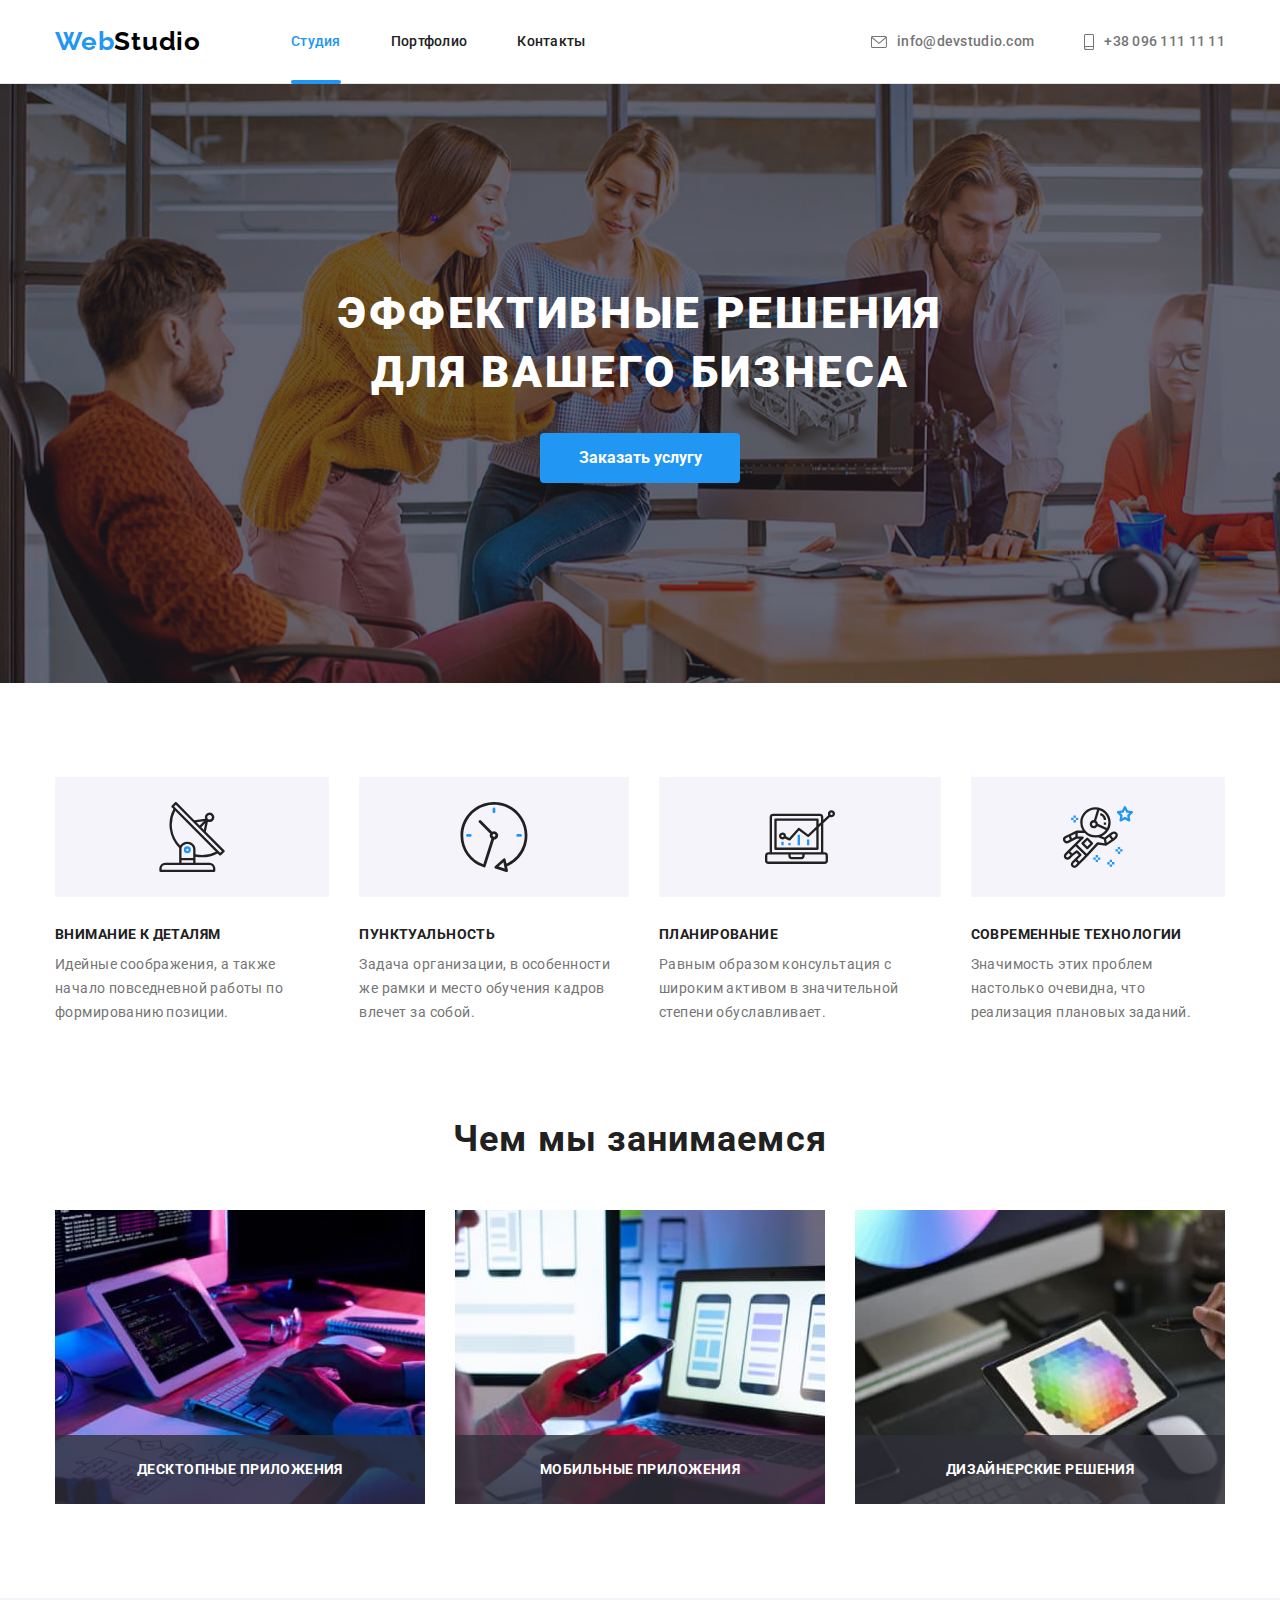
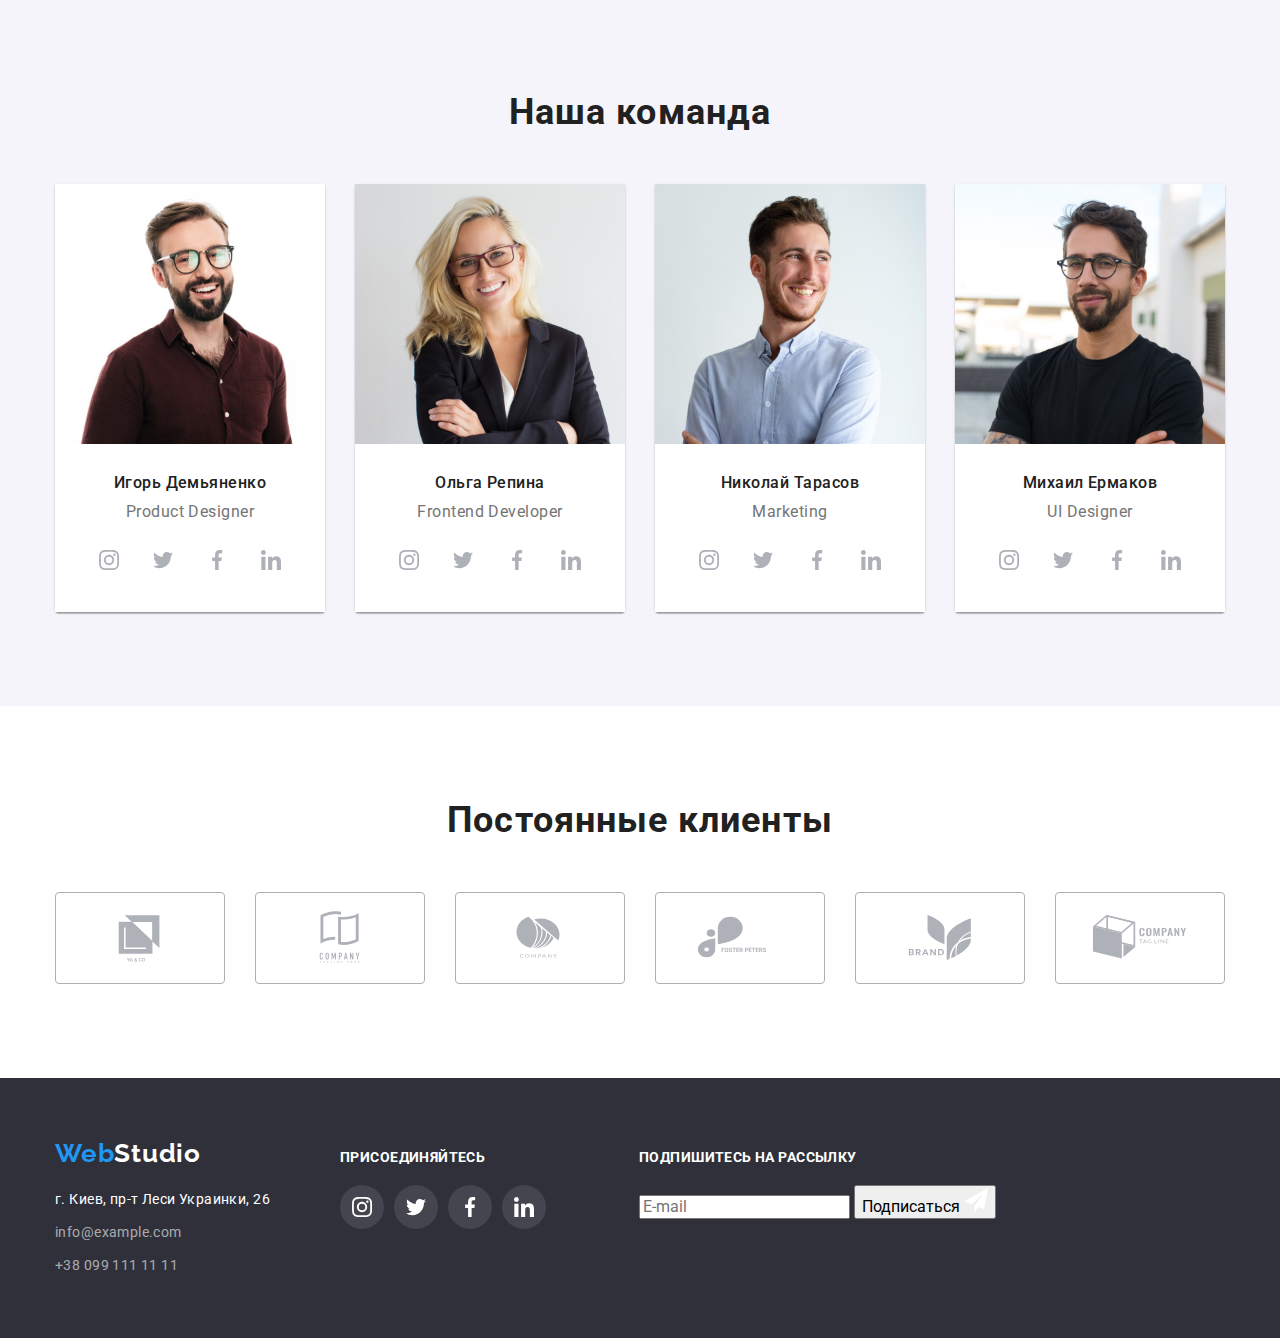
==== index.html @ 6725b404 "footer form" ====
<!DOCTYPE html>
<html lang="ru">

<head>
    <meta charset="UTF-8">
    <meta http-equiv="X-UA-Compatible" content="IE=edge">
    <meta name="viewport" content="width=device-width, initial-scale=1.0">
    <link rel="preconnect" href="https://fonts.googleapis.com">
    <link rel="preconnect" href="https://fonts.gstatic.com" crossorigin>
    <link
        href="https://fonts.googleapis.com/css2?family=Raleway:wght@700&family=Roboto:wght@400;500;700;900&display=swap"
        rel="stylesheet">
    <link rel="stylesheet"
        href="https://cdnjs.cloudflare.com/ajax/libs/modern-normalize/1.0.0/modern-normalize.min.css" />
    <link rel="stylesheet" href="./css/styles.css">
    <title>Студия</title>
</head>

<body>
    <!-- для лого и навигационных элементов -->
    <header class="menu">
        <div class="container header-container">
            <nav class="navigation">
                <a class="logo link" href="index.html" lang="en"><span class="logo-link logo-link-first">Web</span><span
                        class="logo-link logo-link-header">Studio</span> </a>
                <ul class="menu-item list">
                    <li class="menu-item-point">
                        <a class="menu-item-nav  menu-item-current link" href="index.html">Студия</a>
                    </li>
                    <li class="menu-item-point">
                        <a class="menu-item-nav link" href="portfolio.html">Портфолио</a>
                    </li>
                    <li class="menu-item-point">
                        <a class="menu-item-nav link" href="">Контакты</a>
                    </li>
                </ul>
            </nav>
            <ul class="menu-item-contacts list">
                <li class="menu-item-point">
                    <a class="menu-item-contact link" href="mailto:info@devstudio.com">
                        <svg class="icon-header" width="16px" height="12px">
                            <use href="./images/icons/sprite.svg#mail"></use>
                        </svg>info@devstudio.com</a>
                </li>

                <li class="menu-item-point">
                    <a class="menu-item-contact link" href="tel:+380961111111">
                        <svg class="icon-header" width="10px" height="16px">
                            <use href="./images/icons/sprite.svg#smartphone"></use>
                        </svg>+38 096 111 11 11</a>
                </li>
            </ul>
        </div>
    </header>

    <!-- main - для уникальной информации -->
    <main>
        <!-- HERO section-->
        <section class="hero section">
            <div class="container">
                <h1 class="hero-header">Эффективные решения для вашего бизнеса</h1>
                <button class="btn hero" type="button" data-modal-open>Заказать услугу</button>
            </div>
        </section>

        <!-- our values section-->
        <section class="values section">
            <div class="container">
                <ul class="values-list list">
                    <li class="values-margin">
                        <div class="values-blocks">
                            <svg class="values-blocks-icon">
                                <use href="./images/icons/sprite.svg#antenna"></use>
                            </svg>
                        </div>
                        <h3 class="values-header">Внимание к деталям</h3>
                        <p class="values-text">Идейные соображения, а также начало повседневной работы по формированию
                            позиции.</p>
                    </li>
                    <li class="values-margin">
                        <div class="values-blocks">
                            <svg class="values-blocks-icon">
                                <use href="./images/icons/sprite.svg#clock"></use>
                            </svg>
                        </div>
                        <h3 class="values-header">Пунктуальность</h3>
                        <p class="values-text">Задача организации, в особенности же рамки и место обучения кадров влечет
                            за собой.</p>
                    </li>
                    <li class="values-margin">
                        <div class="values-blocks">
                            <svg class="values-blocks-icon">
                                <use href="./images/icons/sprite.svg#diagram"></use>
                            </svg>
                        </div>
                        <h3 class="values-header">Планирование</h3>
                        <p class="values-text">Равным образом консультация с широким активом в значительной степени
                            обуславливает.</p>
                    </li>
                    <li class="values-margin">
                        <div class="values-blocks">
                            <svg class="values-blocks-icon">
                                <use href="./images/icons/sprite.svg#astronaut"></use>
                            </svg>
                        </div>
                        <h3 class="values-header">Современные технологии</h3>
                        <p class="values-text">Значимость этих проблем настолько очевидна, что реализация плановых
                            заданий.</p>
                    </li>
                </ul>
            </div>
        </section>

        <!-- What do we do section -->
        <section class="our-specialty section">
            <div class="container">
                <h2 class="section-title">Чем мы занимаемся</h2>
                <ul class="our-specialt-list list">
                    <li class="our-specialty-card">
                    <div class="our-specialty-block">
                    <img src="./images/what-are-we-do/img1.jpg" alt="Мужчина пишет код" width="370" height="294">
                    <h3 class="our-specialty-header">Десктопные приложения</h3>                    
                </div>
                    </li>
                    <li class="our-specialty-card">
                        <div class="our-specialty-block"><img src="./images/what-are-we-do/img3.jpg" alt="Девушка держит в руках телефон" width="370"
                            height="294">
                            <h3 class="our-specialty-header">Мобильные приложения</h3></div>
                    </li>
                    <li class="our-specialty-card">
                    <div class="our-specialty-block"> <img src="./images/what-are-we-do/img2.jpg"
                            alt="Грфический планшет с изображением палитры цветов" width="370" height="294">
                            <h3 class="our-specialty-header">Дизайнерские решения</h3></div>
                    </li>
                </ul>
            </div>
        </section>

        <!-- Our team section -->
        <section class="our-team section">
            <div class="container">
                <h2 class="section-title">Наша команда</h2>
                <ul class="employee list">
                    <li class="employees-card">
                        <img src="./images/team/product.jpg" alt="Фото Product Designer-а WebStudio" width="270"
                            height="260">
                        <div class="employees-border">
                            <h3 class="our-team-names">Игорь Демьяненко</h3>
                            <p class="our-team-position">Product Designer</p>
                            <ul class="our-team-item list">
                                <li class="our-team-item-list">
                                    <a class="our-team-social-link" href=""><svg class="our-team-item-logo" width="20px"
                                            height="20px">
                                            <use href="./images/icons/sprite.svg#instagram"></use>
                                        </svg></a>
                                </li>
                                <li class="our-team-item-list">
                                    <a class="our-team-social-link" href=""><svg class="our-team-item-logo" width="20px"
                                            height="20px">
                                            <use href="./images/icons/sprite.svg#twitter"></use>
                                        </svg></a>
                                </li>
                                <li class="our-team-item-list">
                                    <a class="our-team-social-link" href=""><svg class="our-team-item-logo" width="20px"
                                            height="20px">
                                            <use href="./images/icons/sprite.svg#facebook"></use>
                                        </svg></a>
                                </li>
                                <li class="our-team-item-list">
                                    <a class="our-team-social-link" href=""><svg class="our-team-item-logo" width="20px"
                                            height="20px">
                                            <use href="./images/icons/sprite.svg#linkedin"></use>
                                        </svg></a>
                                </li>
                            </ul>
                        </div>
                    </li>
                    <li class="employees-card">
                        <img src="./images/team/frontend.jpg" alt="Фото Frontend Developer-а WebStudio" width="270"
                            height="260">
                        <div class="employees-border">
                            <h3 class="our-team-names">Ольга Репина</h3>
                            <p class="our-team-position">Frontend Developer</p>
                            <ul class="our-team-item list">
                                <li class="our-team-item-list">
                                    <a class="our-team-social-link" href=""><svg class="our-team-item-logo" width="20px"
                                            height="20px">
                                            <use href="./images/icons/sprite.svg#instagram"></use>
                                        </svg></a>
                                </li>
                                <li class="our-team-item-list">
                                    <a class="our-team-social-link" href=""><svg class="our-team-item-logo" width="20px"
                                            height="20px">
                                            <use href="./images/icons/sprite.svg#twitter"></use>
                                        </svg></a>
                                </li>
                                <li class="our-team-item-list">
                                    <a class="our-team-social-link" href=""><svg class="our-team-item-logo" width="20px"
                                            height="20px">
                                            <use href="./images/icons/sprite.svg#facebook"></use>
                                        </svg></a>
                                </li>
                                <li class="our-team-item-list">
                                    <a class="our-team-social-link" href=""><svg class="our-team-item-logo" width="20px"
                                            height="20px">
                                            <use href="./images/icons/sprite.svg#linkedin"></use>
                                        </svg></a>
                                </li>
                            </ul>
                        </div>
                    </li>
                    <li class="employees-card">
                        <img src="./images/team/marketing.jpg" alt="Фото Маркетолога WebStudio" width="270"
                            height="260">
                        <div class="employees-border">
                            <h3 class="our-team-names">Николай Тарасов</h3>
                            <p class="our-team-position">Marketing</p>
                            <ul class="our-team-item list">
                                <li class="our-team-item-list">
                                    <a class="our-team-social-link" href=""><svg class="our-team-item-logo" width="20px"
                                            height="20px">
                                            <use href="./images/icons/sprite.svg#instagram"></use>
                                        </svg></a>
                                </li>
                                <li class="our-team-item-list">
                                    <a class="our-team-social-link" href=""><svg class="our-team-item-logo" width="20px"
                                            height="20px">
                                            <use href="./images/icons/sprite.svg#twitter"></use>
                                        </svg></a>
                                </li>
                                <li class="our-team-item-list">
                                    <a class="our-team-social-link" href=""><svg class="our-team-item-logo" width="20px"
                                            height="20px">
                                            <use href="./images/icons/sprite.svg#facebook"></use>
                                        </svg></a>
                                </li>
                                <li class="our-team-item-list">
                                    <a class="our-team-social-link" href=""><svg class="our-team-item-logo" width="20px"
                                            height="20px">
                                            <use href="./images/icons/sprite.svg#linkedin"></use>
                                        </svg></a>
                                </li>
                            </ul>
                        </div>
                    </li>
                    <li class="employees-card">
                        <img src="./images/team/ui.jpg" alt="Фото UI Designer-а WebStudio" width="270" height="260">
                        <div class="employees-border">
                            <h3 class="our-team-names">Михаил Ермаков</h3>
                            <p class="our-team-position">UI Designer</p>
                            <ul class="our-team-item list">
                                <li class="our-team-item-list">
                                    <a class="our-team-social-link" href=""><svg class="our-team-item-logo" width="20px"
                                            height="20px">
                                            <use href="./images/icons/sprite.svg#instagram"></use>
                                        </svg></a>
                                </li>
                                <li class="our-team-item-list">
                                    <a class="our-team-social-link" href=""><svg class="our-team-item-logo" width="20px"
                                            height="20px">
                                            <use href="./images/icons/sprite.svg#twitter"></use>
                                        </svg></a>
                                </li>
                                <li class="our-team-item-list">
                                    <a class="our-team-social-link" href=""><svg class="our-team-item-logo" width="20px"
                                            height="20px">
                                            <use href="./images/icons/sprite.svg#facebook"></use>
                                        </svg></a>
                                </li>
                                <li class="our-team-item-list">
                                    <a class="our-team-social-link" href=""><svg class="our-team-item-logo" width="20px"
                                            height="20px">
                                            <use href="./images/icons/sprite.svg#linkedin"></use>
                                        </svg></a>
                                </li>
                            </ul>
                        </div>
                    </li>
                </ul>
            </div>
        </section>

        <section class="clients section">
            <div class="container">
            <h2 class="section-title">Постоянные клиенты</h2>
            <ul class="clients-item list">
                <li class="clients-item-list">
                   <a class="clients-link link" href=""> <svg class="clients-logo">
                        <use href="./images/icons/sprite.svg#company-1"></use>
                    </svg></a>
                </li>
                <li class="clients-item-list">
                    <a class="clients-link link" href=""> <svg class="clients-logo">
                            <use href="./images/icons/sprite.svg#company-2"></use>
                        </svg></a>
                </li>
                <li class="clients-item-list">
                    <a class="clients-link link" href=""> <svg class="clients-logo">
                            <use href="./images/icons/sprite.svg#company-3"></use>
                        </svg></a>
                </li>
                <li class="clients-item-list">
                    <a class="clients-link link" href=""> <svg class="clients-logo" >
                            <use href="./images/icons/sprite.svg#company-4"></use>
                        </svg></a>
                </li>
                <li class="clients-item-list">
                    <a class="clients-link link" href=""> <svg class="clients-logo">
                            <use href="./images/icons/sprite.svg#company-5"></use>
                        </svg></a>
                </li>
                <li class="clients-item-list">
                    <a class="clients-link link" href=""> <svg class="clients-logo">
                            <use href="./images/icons/sprite.svg#company-6"></use>
                        </svg></a>
                </li>
            </ul>
            </div>
        </section>
    </main>

    <!-- Contact information section -->
    <footer class="footer">
        <div class="footer-block container">
        <div class="footer-contacts">
            <a class="footer-contacts-block link" href="index.html" lang="en"><span
                    class="logo-link logo-link-first">Web</span><span class="logo-link logo-link-footer">Studio</span>
            </a>
            <address class="address">
                <ul class="list">
                    <li class="footer-padding">
                        <a class="footer-address link" href="https://goo.gl/maps/r1W3MAJtYw23ALMS6"
                            target="_blank" rel="noopener noreferrer">
                            г. Киев, пр-т Леси Украинки, 26</a>
                    </li>

                    <li class="footer-padding">
                        <a class="footer-contact-mail link"
                            href="mailto:info@example.com">info@example.com</a>
                    </li>

                    <li class="footer-padding">
                        <a class="footer-phone-number link" href="tel:+3809911111111">+38 099 111 11
                            11</a>
                    </li>
                </ul>
            </address>
        </div>
        <div class="footer-social">
            <h3 class="footer-header">присоединяйтесь</h3>
            <ul class="footer-item list">
                <li class="footer-item-list">
                    <a class="footer-social-link" href=""><svg class="footer-item-logo" >
                            <use href="./images/icons/sprite.svg#instagram"></use>
                        </svg></a>
                </li>
                <li class="footer-item-list">
                    <a class="footer-social-link" href=""><svg class="footer-item-logo">
                            <use href="./images/icons/sprite.svg#twitter"></use>
                        </svg></a>
                </li>
                <li class="footer-item-list">
                    <a class="footer-social-link" href=""><svg class="footer-item-logo">
                            <use href="./images/icons/sprite.svg#facebook"></use>
                        </svg></a>
                </li>
                <li class="footer-item-list">
                    <a class="footer-social-link" href=""><svg class="footer-item-logo">
                            <use href="./images/icons/sprite.svg#linkedin"></use>
                        </svg></a>
                </li>
            </ul>
        </div>
        <div class="footer-subscription">
            <h3 class="footer-header">Подпишитесь на рассылку</h3>
            <form action="" class="footer-form">
            <input type="email" name="mail" id="mail" placeholder="E-mail">
            <button type="submit">Подписаться
                <svg width="24px" height="24px">
                    <use href="./images/icons/sprite.svg#send"></use>
                </svg>
            </button>
            </form>
        </div>
        </div>
    </footer>
        <div class="backdrop is-hidden" data-modal>
            <div class="modal">
            <button type="button" class="modal-close-btn" data-modal-close>
                <svg class="modal-close-logo" width="20px" height="20px">
                    <use href="./images/icons/sprite.svg#icon-close"></use>
                </svg>
            </button>
            </div>
        </div>
    <script src="./js/modal.js"></script>
</body>

</html>
---- css/styles.css ----
/* ==================КАСТОМНЫЕ СВОЙСТВА*=====================*/
:root {
    --primary-font: 'Roboto', sans-serif;
    --secondary-font: 'Raleway', sans-serif;
    --text-color-first: #212121;
    --text-color-second: #757575;
    --accent-color: #2196F3;
    --text-black: black;
    --text-white: white;
    --icon-fill: #AFB1B8;
}

body {
    font-family: var(--primary-font);
    color: var(--text-color-first);
}

/* скинули стандартные отступы для заголовка и параграфа*/
h1,
h2,
h3,
h4,
h5,
h6,
p {
    margin-top: 0;
    margin-bottom: 0;
}

ul,
ol {
    margin-top: 0;
    margin-bottom: 0;
    padding-left: 0;
}

img {
    display: block;
}

.link {
    text-decoration: none;
}

.list {
    list-style: none;
}

.container {
    width: 1200px;
    padding-left: 15px;
    padding-right: 15px;
    margin-left: auto;
    margin-right: auto;
}

/* накидать доп див в секцию и накинуть на него скласс контейнер - пример хедер - див ----все содержимое -----/див /хедер */

.header-container {
    display: flex;
    align-items: center;

    /* margin: auto; */
}

/* повешать на все секции */
.section {
    padding-top: 94px;
    padding-bottom: 94px;
}


/*  ============= ALL PAGES STYLE=====================  */

/* HEADER  */
.logo {
    margin-right: 90px;
}

.logo-link {
    font-family: var(--secondary-font);
    font-weight: 700;
    font-size: 26px;
    line-height: 1.19;
    letter-spacing: 0.03em;
}


.logo-link-first {
    color: var(--accent-color);
}

.logo-link-header {
    color: var(--text-black);
}

.logo-link-footer {
    color: var(--text-white);
}

.menu {
    background-color: #ffffff;
    border-bottom: 1px solid #E5E5E5;
}

.navigation {
    display: flex;
    align-items: center;
    
}

.menu-item {
    display: flex;
}

.menu-item-contacts {
    display: flex;
    margin-left: auto;
  
}

.menu-item-point:not(:last-child) {
    margin-right: 50px;
}

.menu-item-nav {
    font-weight: 500;
    font-size: 14px;
    line-height: 1.33;
    /*18 font-size/14 line-height=1.33 - лучше использовать множитель*/
    letter-spacing: 0.02em;
    color: inherit;
    display: block;
    padding-top: 32px;
    padding-bottom: 32px;
    transition: color 250ms cubic-bezier(0.4, 0, 0.2, 1);
    position: relative;
}



.menu-item-nav:hover,
.menu-item-nav:focus,
.menu-item-contact:hover,
.menu-item-contact:focus {
    color: var(--accent-color);
}

.menu-item-current {
    color: var(--accent-color);
}

.menu-item-current::after {
    color: var(--accent-color);
        content: '';
        display: block;
        position: absolute;
        bottom: -1px;
        width: 100%;
        height: 4px;
        background-color: #2196F3;
        border-radius: 2px;
}

.menu-item-contact {
    font-weight: 500;
    font-size: 14px;
    line-height: 1.14;
    letter-spacing: 0.02em;
    color: var(--text-color-second);
    transition: color 250ms cubic-bezier(0.4, 0, 0.2, 1);
}




.icon-header {
    display: inline-block;
    vertical-align: middle;
    fill: currentColor;
    margin-right: 10px;
    transition: fill 250ms cubic-bezier(0.4, 0, 0.2, 1);
}

.icon-header:hover {

    fill: var(--accent-color);
}


/* FOOTER */
.footer {
    background-color: #2F303A;
    padding-top: 60px;
    padding-bottom: 60px;
    display: flex;
}

.footer-contacts{
    margin-right: 70px;
}
.footer-contacts-block{
    display: block;
    margin-bottom: 20px;
}

.footer-block{
    display: flex;
    flex-direction: row;
    align-items: baseline;
}

.footer-address {
    font-style: normal;
    font-weight: 400;
    font-size: 14px;
    line-height: 1.71;
    letter-spacing: 0.03em;
    color: var(--text-white);
    transition: color 250ms cubic-bezier(0.4, 0, 0.2, 1);
}

.footer-padding:not(:last-child) {
    margin-bottom: 9px;
}


.footer-contact-mail {
    font-style: normal;
    font-weight: 400;
    font-size: 14px;
    line-height: 1.71;
    letter-spacing: 0.03em;
    color: rgba(255, 255, 255, 0.6);
    transition: color 250ms cubic-bezier(0.4, 0, 0.2, 1);
}

.footer-phone-number {
    font-style: normal;
    font-weight: 400;
    font-size: 14px;
    line-height: 1.71;
    letter-spacing: 0.03em;
    color: rgba(255, 255, 255, 0.6);
    transition: color 250ms cubic-bezier(0.4, 0, 0.2, 1);

}

/* ВОПРОС! в задании написано «С5» Текст контактов в хедере и футере меняет цвет при ховере и фокусе. но в макете не увидела цвет при наведении, поэтому задала акцентный */
.footer-contact-mail:hover,
.footer-phone-number:hover,
.footer-contact-mail:focus,
.footer-phone-number:focus,
.footer-address:hover,
.footer-address:focus {
    color: var(--accent-color);
}

.footer-social {
    display: flex;
    flex-direction: column;
}

.footer-header {
    font-size: 14px;
    font-weight: 700;
    line-height: 1.1;
    letter-spacing: 0.03em;
    text-transform: uppercase;
    margin-bottom: 20px;
    color: var(--text-white);
}

.footer-item {
    display: flex;
}

.footer-item-list:not(:last-child) {
    margin-right: 10px;
}

.footer-social-link {
    display: flex;
    align-items: center;
    justify-content: center;
    width: 44px;
    height: 44px;
    border-radius: 50%;
    background-color: rgba(255, 255, 255, 0.1);
    transition: background-color 250ms cubic-bezier(0.4, 0, 0.2, 1);
}

.footer-social-link:hover,
.footer-social-link:focus {
    background-color: var(--accent-color);
}

.footer-item-logo {
    fill: var(--text-white);
    width: 20px;
    height: 20px;
}

.footer-form{
    /* margin-left: 93px; */
}

.footer-subscription{
    display: flex;
    flex-direction: column;
    margin-left: 93px;
}


/* SECTION TITLE */
.section-title {
    font-weight: 700;
    font-size: 36px;
    line-height: 1.16;
    text-align: center;
    letter-spacing: 0.03em;

    margin-bottom: 50px;
}

/* ===================== BUTTONS========================= */

.btn {
    font-family: inherit;
    font-size: 16px;
    text-align: center;
    cursor: pointer;

    border-radius: 4px;
    border: 0;

}

.btn.hero {
    font-weight: 700;
    line-height: 1.88;
    color: var(--text-white);
    background-color: #2196F3;
    background-image: none;

    padding: 10px 32px;
    min-width: 200px;
    margin-top: 30px;
    transition: background-color 250ms cubic-bezier(0.4, 0, 0.2, 1);
}

.btn.hero:hover,
.btn.hero:focus {
    background-color: #188CE8;
}

.btn.nav {
    font-weight: 500;
    line-height: 1.63;
    letter-spacing: 0.03em;
    background-color: #F5F4FA;
    /* box-shadow: 0px 3px 1px rgba(0, 0, 0, 0.1), 0px 1px 2px rgba(0, 0, 0, 0.08), 0px 2px 2px rgba(0, 0, 0, 0.12); */

    min-width: 73px;
    padding: 6px 22px;

    transition: color 250ms cubic-bezier(0.4, 0, 0.2, 1), background-color 250ms cubic-bezier(0.4, 0, 0.2, 1);
}

.nav:hover,
.nav:focus {
    color: var(--text-white);
    background-color: var(--accent-color);
    border-radius: 4px;
    box-shadow: 0px 3px 1px rgba(0, 0, 0, 0.1), 0px 1px 2px rgba(0, 0, 0, 0.08), 0px 2px 2px rgba(0, 0, 0, 0.12);
    } 


/* =================== INDEX. HTML STYLES ========================*/

/*  HERO TITLE (h1) */
.hero {
    background-image: linear-gradient(rgba(47, 48, 58, 0.4), rgba(47, 48, 58, 0.4)), url(../images/hero/banner.jpg);
    background-repeat: no-repeat;
    max-width: 1600px;
    display: block;
    margin: 0 auto;
    background-color: #2F303A;
    padding-top: 200px;
    padding-bottom: 200px;
    width: auto;
    text-align: center;
}

.hero-header {
    font-weight: 900;
    font-size: 44px;
    line-height: 1.36;
    text-align: center;
    letter-spacing: 0.06em;
    text-transform: uppercase;
    color: var(--text-white);
    max-width: 696px;
    margin: auto;
}



/* VALUES SECTION */
.values {
    background-color: #ffffff;
    padding-bottom: 0%;
}

.values-blocks {
    background-color: #F5F4FA;
    margin-bottom: 30px;
    display: flex;
    justify-content: center;
    align-items: center;
    height: 120px;
}

.values-blocks-icon {
    width: 70px;
    height: 70px;

}

.values-list {
    display: flex;
    justify-content: space-between;
}

.values-margin:not(:last-child) {
    margin-right: 30px;
}

.values-header {
    font-size: 14px;
    font-weight: 700;
    line-height: 1.1;
    letter-spacing: 0.03em;
    text-transform: uppercase;
    margin-bottom: 10px;
}

.values-text {
    font-size: 14px;
    font-weight: 400;
    line-height: 1.71;
    letter-spacing: 0.03em;
    color: var(--text-color-second);
}


/* WHAT DO WE DO  */



.our-specialty {
    background-color: #ffffff;
}

.our-specialt-list {
    display: flex;
    flex-wrap: wrap;
    margin-left: -30px;
    margin-top: -30px;
}

.our-specialty-card {
    flex-basis: calc((100% - 90px) / 3);
    margin-left: 30px;
    margin-top: 30px;
}


.our-specialty-header {
    font-size: 14px;
    font-weight: 700;
    line-height: 1.1;
    letter-spacing: 0.03em;
    text-transform: uppercase;
    color: var(--text-white);
    background-color: rgba(47, 48, 58, 0.8);
    text-align: center;
    padding-top: 27px;
    padding-bottom: 27px;
    
    position: absolute;
    bottom: 0;
    left: 0;
    width: 100%;
}

.our-specialty-block{
    position: relative;
    width: 100%;
}

/* OUR TEAM SECTION  */

.employee {
    display: flex;
    flex-wrap: wrap;
    margin-left: -30px;
    margin-top: -30px;
}

.employees-card {
    flex-basis: calc((100% - 120px) / 4);
    margin-left: 30px;
    margin-top: 30px;
    box-shadow: 0px 1px 3px rgba(0, 0, 0, 0.12), 0px 1px 1px rgba(0, 0, 0, 0.14), 0px 2px 1px rgba(0, 0, 0, 0.2);
    border-radius: 0px 0px 4px 4px;
}

.employees-border {
    background: #FFFFFF;
    padding-top: 30px;
    padding-bottom: 30px;
}

.our-team-names {
    font-weight: 500;
    font-size: 16px;
    line-height: 1.18;
    text-align: center;
    letter-spacing: 0.03em;

    margin-bottom: 10px;
}

.our-team {
    background-color: #F5F4FA;
}

.our-team-position {
    font-weight: 400;
    font-size: 16px;
    line-height: 1.18;
    text-align: center;
    letter-spacing: 0.03em;
    color: var(--text-color-second);
    margin-bottom: 16px;
}

.our-team-item {
    display: flex;
    justify-content: center;
}

.our-team-social-link {
    display: flex;
    align-items: center;
    justify-content: center;
    width: 44px;
    height: 44px;
    border-radius: 50%;
    transition: background-color 250ms cubic-bezier(0.4, 0, 0.2, 1);
}

.our-team-social-link:hover,
.our-team-social-link:focus {
    background-color: var(--accent-color);
}

.our-team-item-logo {
    fill: var(--icon-fill);
    transition: fill 250ms cubic-bezier(0.4, 0, 0.2, 1);
}

.our-team-item-logo:hover {
    fill: var(--text-white);
}

.our-team-social-link:hover .our-team-item-logo,
.our-team-social-link:focus .our-team-item-logo {
    fill: var(--text-white);
}


/* .our-team-item-logo{
    width: 20px;
    height: 20px;
} */

.our-team-item-list:not(:last-child) {
    margin-right: 10px;
}




/* ===========================OUR CLIENTS =========================== */

.clients{

}

.clients-item{
    display: flex;
    justify-content: center;
}

.clients-item-list:not(:last-child){
    margin-right: 30px;
}

.clients-item-list{
    display: flex;
    justify-content: center;
    align-items: stretch;
}


.clients-link{
    display: flex;
    align-items: center;
    justify-content: center;
    width: 170px;
    height: 92px;
    border: 1px solid #AFB1B8;
    border-radius: 4px;
    transition: border 250ms cubic-bezier(0.4, 0, 0.2, 1);
}

.clients-link:hover,
.clients-link:focus {
    border: 1px solid #2196F3;
    border-radius: 4px;
}



.clients-link:hover .clients-logo,
.clients-link:focus .clients-logo{
    fill: var(--accent-color)
}

.clients-logo {
    fill: #AFB1B8;
    width:106px; 
    height:60px;
    transition: fill 250ms cubic-bezier(0.4, 0, 0.2, 1);
}

.clients-logo:hover,
.clients-logo:focus,
{
fill: var(--accent-color);
}

/* =================== PORTFOLIO.HTML STYLES ========================*/

/* NAVIGATION Portfolio */

.portfolio {
    background-color: #ffffff;
}

.portfolio-design{
display: inline-block;
transition: box-shadow 250ms cubic-bezier(0.4, 0, 0.2, 1);
overflow: hidden;
}

.portfolio-design:hover,
.portfolio-design:focus{
    box-shadow: 0px 1px 1px rgba(0, 0, 0, 0.12), 0px 4px 4px rgba(0, 0, 0, 0.06), 1px 4px 6px rgba(0, 0, 0, 0.16);
}

.portfolio-design:hover .portfolio-nav-text,
.portfolio-design:focus .portfolio-nav-text {
    opacity: 1;
    transform: translate(0, 0);
}

.portfolio-btn {
    display: flex;
    margin-bottom: 50px;
    justify-content: center;
}

.portfolio-btn-margin {
    margin-right: 8px;
}

.portfolio-btn-margin:nth-child(5n) {
    margin-right: 0px;
}

.portfolio-nav {
    display: flex;
    flex-wrap: wrap;
   
}

.portfolio-margin {
   flex-basis: calc((100% - 90px) / 3);
   margin-right: 30px;
   margin-bottom: 30px;
   transition: box-shadow 250ms cubic-bezier(0.4, 0, 0.2, 1);

    /* position: relative;
    overflow: hidden; */
}


.portfolio-margin:nth-child(3n) {
    margin-right: 0px;
}

.portfolio-border {
    border-left: 1px solid #EEEEEE;
    border-right: 1px solid #EEEEEE;
    border-bottom: 1px solid #EEEEEE;
    padding: 20px 24px;
}


.portfolio-margin:hover,
.portfolio-margin:focus,
{
box-shadow: 0px 1px 1px rgba(0, 0, 0, 0.12), 0px 4px 4px rgba(0, 0, 0, 0.06), 1px 4px 6px rgba(0, 0, 0, 0.16);
}

.portfolio-margin:nth-last-child(-n+3) {
    margin-bottom: 0;
}

.portfolio-nav .header {
    color: var(--text-color-first);
    font-weight: 700;
    font-size: 18px;
    line-height: 2;
    letter-spacing: 0.06em;

    margin-bottom: 4px;
}

.portfolio-nav .paragraf {
    font-weight: 400;
    font-size: 16px;
    line-height: 1.88;
    letter-spacing: 0.03em;
    color: var(--text-color-second);
}

.social-list-img {
    width: 32px;
    height: 32px;
}



/* ================test===================== */
.portfolio-nav-effects {
    position: relative;
    overflow: hidden;
}

.portfolio-nav-text{
    background-color: rgba(33, 150, 243, 0.9);
    height: 100%;
    width: 100%;
    padding-left: 24px;
    padding-right: 24px;
    color: var(--text-white);
    font-size: 18px;
    line-height: 1.56;

    display: flex;
    align-items: center;

    position: absolute;
    overflow: hidden;

    top: 0;
    left: 0;
    transition: transform 250ms cubic-bezier(0.4, 0, 0.2, 1), opacity 250ms cubic-bezier(0.4, 0, 0.2, 1);;
    transform: translate(0%, 100%);

    opacity: 0; 
   
}

.portfolio-nav-effects:hover .portfolio-nav-text,
.portfolio-nav-effects:focus .portfolio-nav-text {
    opacity: 1;
    transform: translate(0, 0);
}

/* ========Модальное окно=============== */

.backdrop{
    position: fixed;
    top: 0;
    left: 0;
    width: 100%;
    height: 100%;
    background-color: rgba(0, 0, 0, 0.2);
    transition: opacity 250ms cubic-bezier(0.4, 0, 0.2, 1), visibility 250ms cubic-bezier(0.4, 0, 0.2, 1); */
}

.modal{
    position: absolute;
    top: 50%;
    left: 50%;
    transform: translate(-50%, -50%);

    width: 528px;
    height: 580px;
    background-color: rgb(255, 255, 255);
    box-shadow: 0px 1px 3px rgba(0, 0, 0, 0.12), 0px 1px 1px rgba(0, 0, 0, 0.14), 0px 2px 1px rgba(0, 0, 0, 0.2);
    border-radius: 4px;
}

.modal-close-btn{
    width: 30px;
    height: 30px;
    border: 1px solid rgba(0, 0, 0, 0.1);
    border-radius: 50%;
    background-color: transparent;
    cursor: pointer;
    padding: 0;
    display: flex;
    justify-content: center;
    align-items: center;
    position: absolute;
    top: 10px;
    right: 10px;
}

.backdrop.is-hidden{
opacity: 0;
visibility: hidden;
pointer-events: none;
}





/* =====================test======================= */




























/* ПРАКТИКА ФОРМ */
textarea{
    resize: none;
}

.form{
    width: 680px;
    outline: 1px solid tomato;
    margin-left: auto;
    margin-right: auto;
    padding: 20px;
}

.form-field{
    /* outline: 1px solid blue; */
    display: flex;
    flex-direction: column;
    margin-bottom: 20px;
}

.form-field input{
    margin: 0;
    padding: 10px 20px;
    border-radius: 2px;
    border: 1px solid #2a2a2a;
}

.form-field label{
    margin-bottom: 5px;
}

.form-field input::placeholder{
    color: green;
}

.group{
    margin-bottom: 20px;   
}

.group-title{
margin-top: 0;
margin-bottom: 10px;
}

.topic-option, 
.experience-option{
padding: 0;
margin: 0;
list-style: none;
}

.topic-option input[type='checkbox']{
   width: 10px;
   height: 10px;

}

.topic-option li{
    display: flex;
    align-items: center;

}

.topic-option label{
    font-size: 20px;
    margin-left: 10px;
}

.form .date{
    border-color:red;
    border-width: 5px;
    padding: 20px 40px;
    border-radius: 5px;
    font-size: 20px;
}

.comment{
padding: 8px;
}
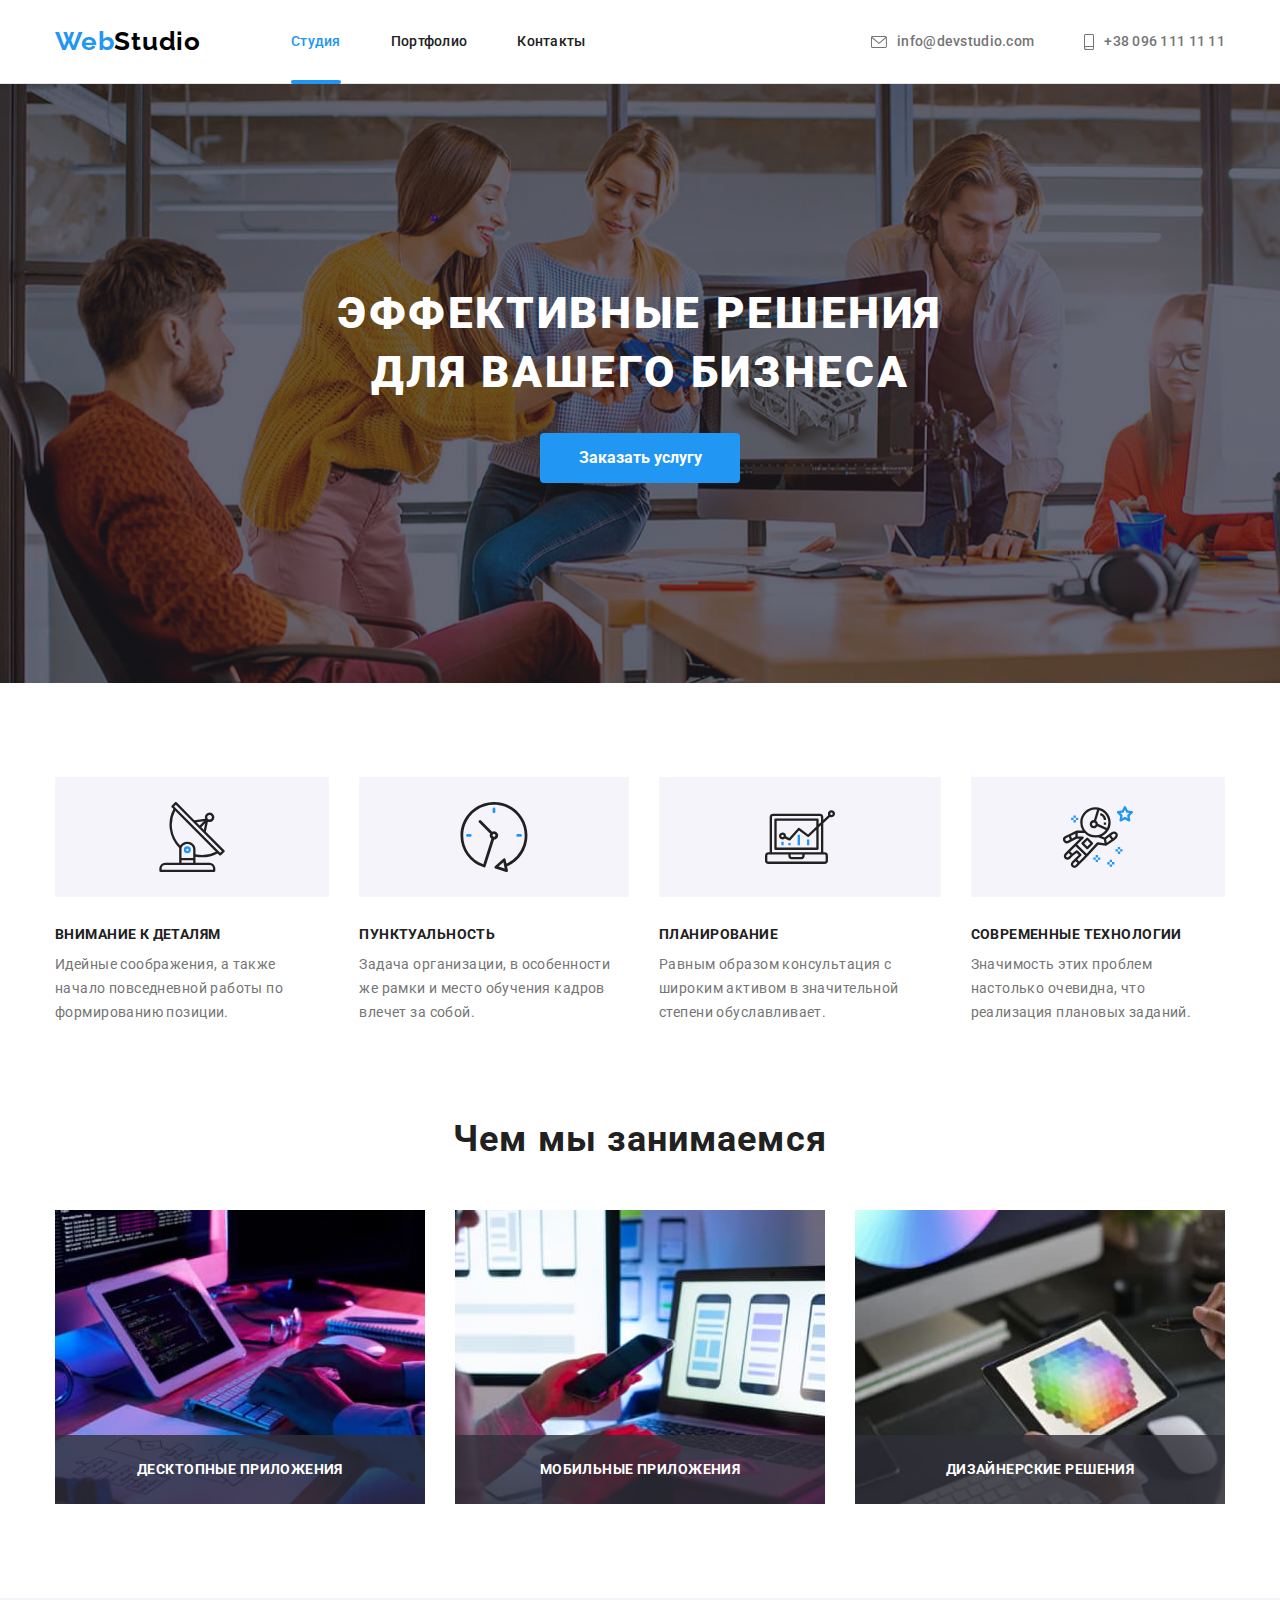
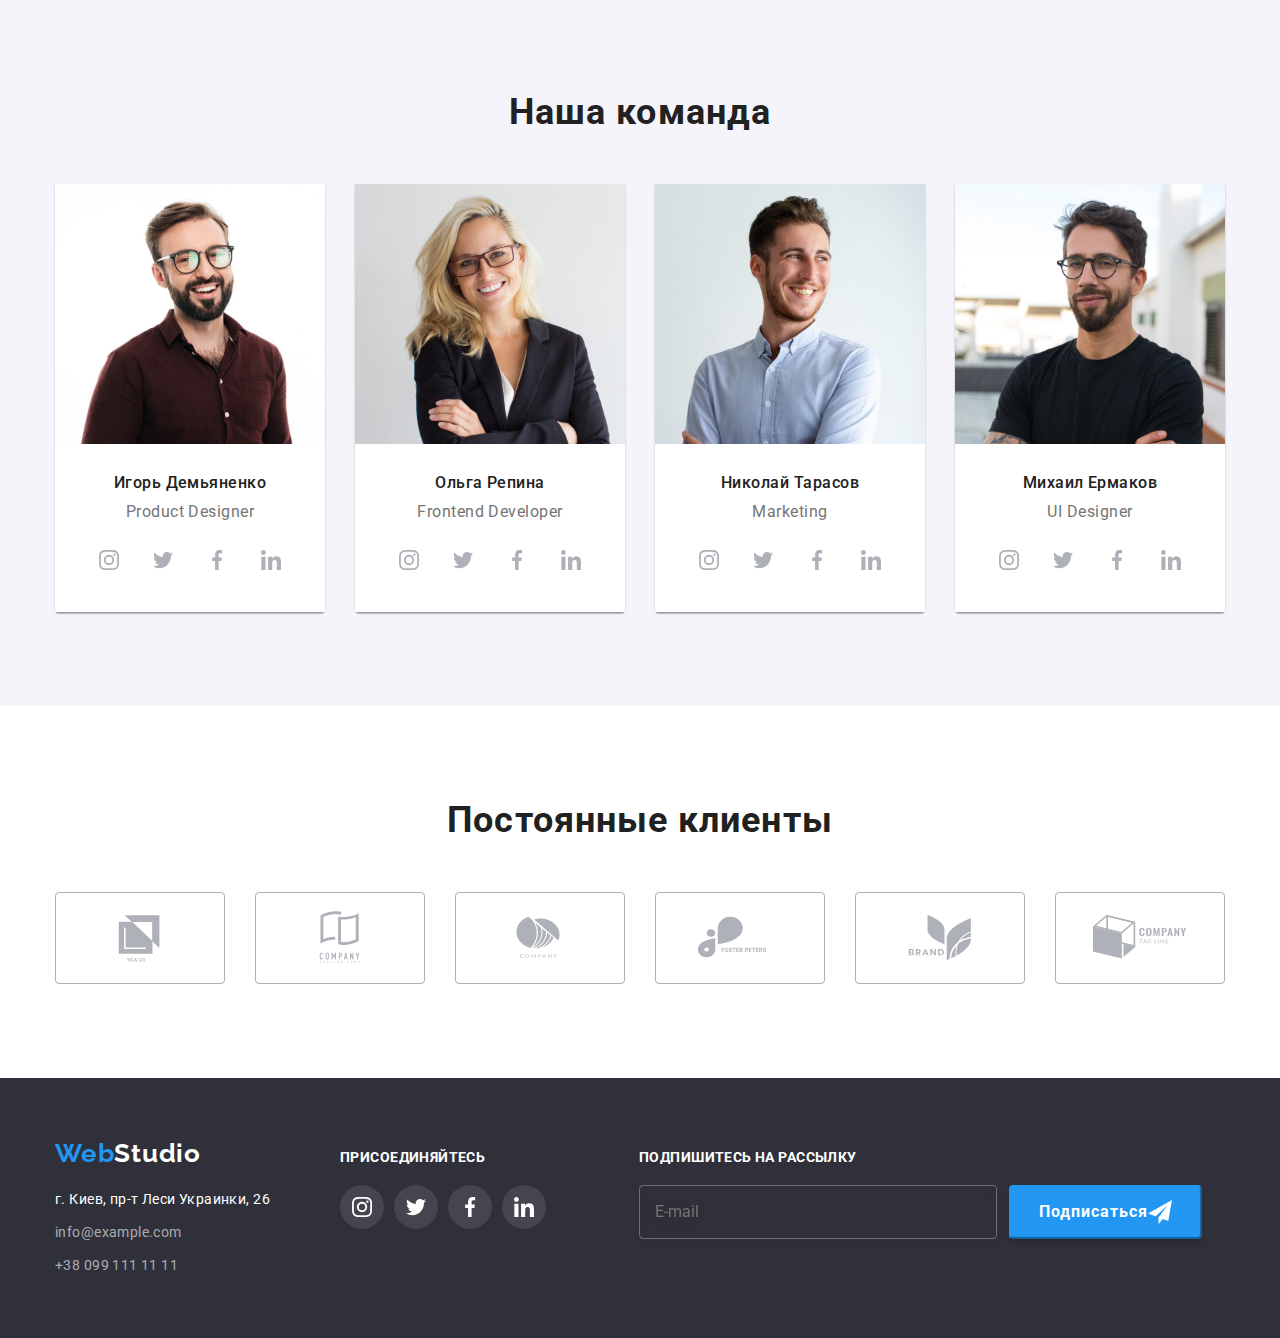
==== commit dde3cb30: "predfin" ====
--- a/index.html
+++ b/index.html
@@ -374,12 +374,15 @@
         <div class="footer-subscription">
             <h3 class="footer-header">Подпишитесь на рассылку</h3>
             <form action="" class="footer-form">
-            <input type="email" name="mail" id="mail" placeholder="E-mail">
-            <button type="submit">Подписаться
-                <svg width="24px" height="24px">
+                <div class="test-111">
+            <input class="footer-subscription-input" type="email" name="mail" id="mail" placeholder="E-mail">
+
+            <button class="footet-subscription-btn" type="submit">Подписаться
+                <svg class="footer-subscription-icon">
                     <use href="./images/icons/sprite.svg#send"></use>
                 </svg>
             </button>
+            </div>
             </form>
         </div>
         </div>
@@ -389,8 +392,72 @@
             <button type="button" class="modal-close-btn" data-modal-close>
                 <svg class="modal-close-logo" width="20px" height="20px">
                     <use href="./images/icons/sprite.svg#icon-close"></use>
-                </svg>
-            </button>
+                </svg></button>
+
+                <form class="contact-form js-speaker-form">
+                    <p class="form-header">Оставьте свои данные, мы вам перезвоним</p>
+                    <!-- ИМЯ -->
+                    
+                        <label class="contact-form-field">
+                            <span class="contact-form-field-point">Имя</span>
+                            
+                            <div class="contact-form-input-wrapper">
+                                
+                                <input 
+                                class="contact-form-input" 
+                                type="text" 
+                                required name="user_name" 
+                                minlength="2"/>
+                                <svg class="contact-form-icon">
+                                    <use href="./images/icons/sprite.svg#person"></use>
+                                </svg>
+                            </div>
+                        </label>
+                    
+                    <!-- ТЕЛЕФОН -->
+                    
+                        <label class="contact-form-field">
+                            <span class="contact-form-field-point">Телефон</span>
+                            <div class="contact-form-input-wrapper">
+                                
+                        <input class="contact-form-input"
+                        type="tel" 
+                        name="tel" 
+                        id="tel"
+                        pattern="[0-9]{3}-[0-9]{3}-[0-9]{2}-[0-9]{2}" 
+                        title="xxx-xxx-xx-xx"/>
+                        <svg class="contact-form-icon">
+                            <use href="./images/icons/sprite.svg#phone"></use>
+                        </svg>
+                        </div>
+                    </label>
+                    <!-- МЕЙЛ -->
+                    <label for="mail" class="contact-form-field"><span class="contact-form-field-point">Почта</span>
+                    <div class="contact-form-input-wrapper">
+                        
+                        <input class="contact-form-input"
+                        type="mail"
+                        name="mail" 
+                        id="mail"/>
+                    <svg class="contact-form-icon">
+                        <use href="./images/icons/sprite.svg#email"></use>
+                    </svg>
+                    </div>
+                    </label>
+                
+                    <div class="form-field">
+                        <label class="contact-form-field-point" for="comment">Комментарий</label>
+                        <textarea class="contact-form-comment" name="comment" id="comment" placeholder="Введите текст"></textarea>
+                    </div>
+
+                    <input class="contact-form-checkbox visually-hidden" id="checkbox-policy" type="checkbox" name="user_policy" required />
+                    <label class="contact-form-checkbox-label" for="checkbox-policy">Соглашаюсь с рассылкой и принимаю&nbsp;
+                        <a class="contact-form-checkbox-link" href="">Условия договора</a></label>
+
+                
+                    <button class="contact-form-btn" type="submit">Отправить</button>
+                </form>
+            
             </div>
         </div>
     <script src="./js/modal.js"></script>
--- a/css/styles.css
+++ b/css/styles.css
@@ -309,7 +309,49 @@
     display: flex;
     flex-direction: column;
     margin-left: 93px;
-}
+    width: 570px;
+}
+
+.footer-subscription-input{
+    border: 1px solid rgba(255, 255, 255, 0.3);
+    filter: drop-shadow(0px 4px 4px rgba(0, 0, 0, 0.15));
+    border-radius: 4px;
+    background-color: transparent;
+    width: 358px;
+    padding: 15px;
+    display: block;
+
+}
+
+.test-111{
+    display: flex;
+}
+
+.footet-subscription-btn{
+    background: #2196F3;
+        box-shadow: 0px 4px 4px rgba(0, 0, 0, 0.15);
+        border-radius: 4px;
+        /* padding-top: 10px;
+        padding-bottom: 10px; */
+        font-weight: 700;
+        font-size: 16px;
+        line-height: 1.88;
+        align-items: center;
+        text-align: center;
+        letter-spacing: 0.06em;
+        color: var(--text-white);
+        display: flex;
+        padding: 10px 28px;
+        margin-left: 12px;
+        border-color: #2196F3;
+        cursor: pointer;
+}
+
+.footer-subscription-icon{
+    width: 24px;
+    height: 24px;
+}
+
 
 
 /* SECTION TITLE */
@@ -815,6 +857,8 @@
     background-color: rgb(255, 255, 255);
     box-shadow: 0px 1px 3px rgba(0, 0, 0, 0.12), 0px 1px 1px rgba(0, 0, 0, 0.14), 0px 2px 1px rgba(0, 0, 0, 0.2);
     border-radius: 4px;
+
+    padding: 40px;
 }
 
 .modal-close-btn{
@@ -839,115 +883,155 @@
 pointer-events: none;
 }
 
-
-
-
-
-/* =====================test======================= */
-
-
-
-
-
-
-
-
-
-
-
-
-
-
-
-
-
-
-
-
-
-
-
-
-
-
-
-
-/* ПРАКТИКА ФОРМ */
-textarea{
+.contact-form {
+    display: flex;
+    flex-direction: column;
+}
+
+.form-header {
+    font-weight: 700;
+    font-size: 20px;
+    line-height: 1.15;
+    text-align: center;
+    letter-spacing: 0.03em;
+    margin-bottom: 12px;
+
+    color: #212121;
+}
+
+.form-logo{
+    width: 20px;
+    height: 20px;
+}
+
+.contact-form-input{
+    width: 100%;
+    height: 40px;
+    padding-left: 42px;
+
+    border: 1px solid rgba(33, 33, 33, 0.2);
+    border-radius: 4px;
+    transition: 250ms cubic-bezier(0.4, 0, 0.2, 1);
+}
+
+.contact-form-input:focus {
+    border-color:  var(--accent-color);
+    outline: none;
+}
+
+.contact-form-field{
+   margin-bottom: 10px; 
+}
+
+.contact-form-field-point{
+    font-size: 12px;
+    color: var(--text-color-second);
+}
+
+.contact-form-input-wrapper {
+    position: relative;
+    margin-top: 4px;
+}
+
+.contact-form-icon{
+    position: absolute;
+    top: 50%;
+    transform: translateY(-50%);
+    left: 12px;
+    width: 18px;
+    height: 18px; 
+    fill: var(--text-color-first);
+    transition: fill 250ms cubic-bezier(0.4, 0, 0.2, 1);
+}
+
+.contact-form-input:focus + .contact-form-icon {
+    fill: #2196F3;
+}
+
+.contact-form-comment {
+    width: 100%;
+    height: 120px;
+    margin-top: 4px;
+    border-radius: 6px;
+    font-size: 14px;
+    border: 1px solid #555555;
     resize: none;
-}
-
-.form{
-    width: 680px;
-    outline: 1px solid tomato;
-    margin-left: auto;
-    margin-right: auto;
-    padding: 20px;
-}
-
-.form-field{
-    /* outline: 1px solid blue; */
-    display: flex;
-    flex-direction: column;
-    margin-bottom: 20px;
-}
-
-.form-field input{
-    margin: 0;
-    padding: 10px 20px;
+    padding: 12px 16px;
+    transition: border-color 250ms cubic-bezier(0.4, 0, 0.2, 1);
+}
+
+/* .contact-form-comment::placeholder {
+    text-transform: uppercase;
+} */
+
+.contact-form-comment:focus {
+    outline: none;
+    border-color: var(--accent-color);
+}
+
+.contact-form-checkbox-label{
+    display: flex;
+        align-items: center;
+        font-size: 14px;
+        margin-bottom: 30px;
+}
+
+.contact-form-checkbox-label::before {
+    display: block;
+    width: 16px;
+    height: 16px;
+    margin-right: 10px;
+    border: 3px solid black;
     border-radius: 2px;
-    border: 1px solid #2a2a2a;
-}
-
-.form-field label{
-    margin-bottom: 5px;
-}
-
-.form-field input::placeholder{
-    color: green;
-}
-
-.group{
-    margin-bottom: 20px;   
-}
-
-.group-title{
-margin-top: 0;
-margin-bottom: 10px;
-}
-
-.topic-option, 
-.experience-option{
-padding: 0;
-margin: 0;
-list-style: none;
-}
-
-.topic-option input[type='checkbox']{
-   width: 10px;
-   height: 10px;
-
-}
-
-.topic-option li{
-    display: flex;
-    align-items: center;
-
-}
-
-.topic-option label{
-    font-size: 20px;
-    margin-left: 10px;
-}
-
-.form .date{
-    border-color:red;
-    border-width: 5px;
-    padding: 20px 40px;
-    border-radius: 5px;
-    font-size: 20px;
-}
-
-.comment{
-padding: 8px;
+    cursor: pointer;
+    content: '';
+    margin-right: 10px;
+}
+
+.contact-form-checkbox:checked+.contact-form-checkbox-label::before {
+    background-color: var(--accent-color);
+        border: 3px solid var(--accent-color);
+        background-position: center;
+        background-image: url();
+}
+
+.contact-form-checkbox:focus+.contact-form-checkbox-label::before {
+   border-color: #2196F3;
+}
+
+/* ЗАКРЫВАЕТ ЗАГОЛОВКИ и элементы*/
+.visually-hidden {
+    position: absolute;
+    width: 1px;
+    height: 1px;
+    margin: -1px;
+    border: 0;
+    padding: 0;
+    white-space: nowrap;
+    clip-path: inset(100%);
+    clip: rect(0 0 0 0);
+    overflow: hidden;
+}
+
+.contact-form-btn {
+    min-width: 200px;
+    align-self: center;
+    background-color: var(--accent-color);
+    box-shadow: 0px 4px 4px rgba(0, 0, 0, 0.15);
+    border-radius: 4px;
+    color: var(--text-white);
+    font-weight: 700;
+    font-size: 16px;
+    line-height: 2;
+    letter-spacing: 0.06em;
+    padding: 10px 56px;
+    cursor: pointer;
+    border: 1px solid var(--accent-color);
+    transition: background-color 250ms cubic-bezier(0.4, 0, 0.2, 1), color 250ms 250ms cubic-bezier(0.4, 0, 0.2, 1);
+}
+
+.contact-form-btn:hover,
+.contact-form-btn:focus {
+    background-color: #188CE8;
+    box-shadow: 0px 4px 4px rgba(0, 0, 0, 0.15);
 }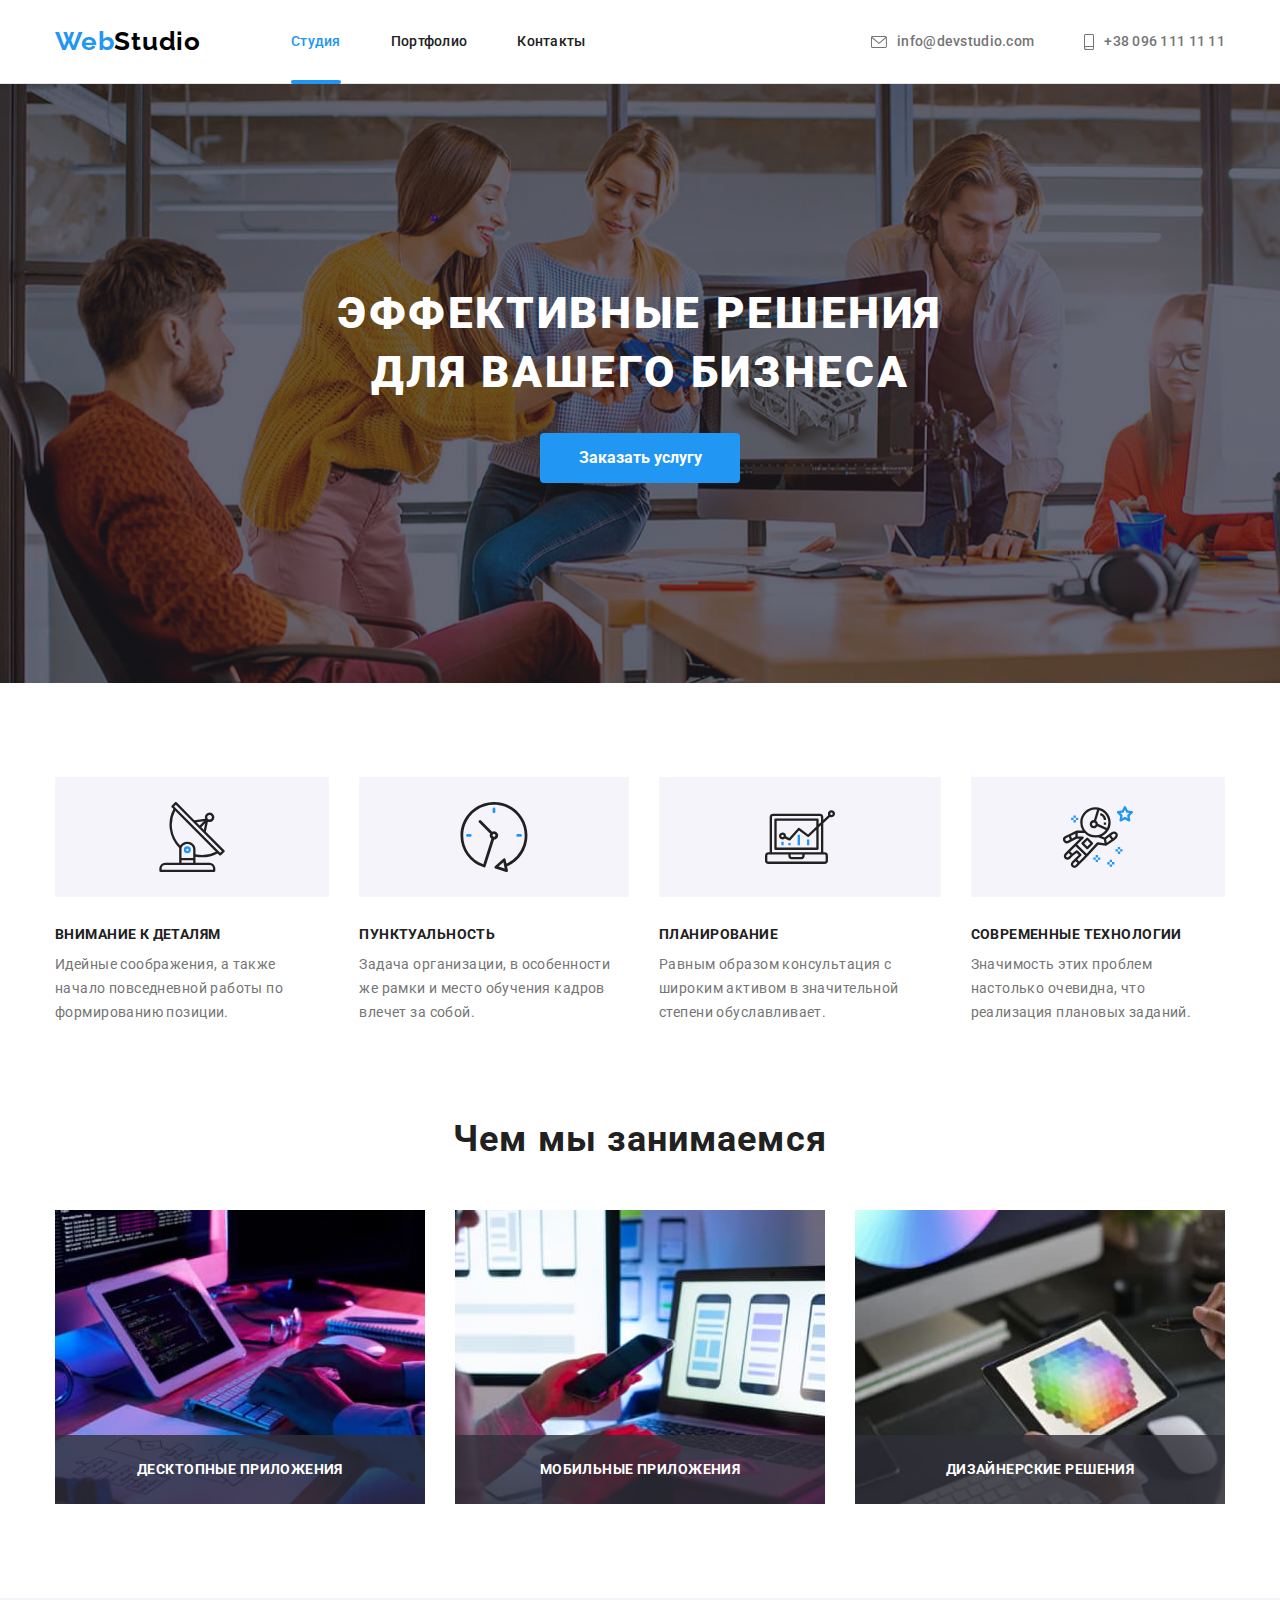
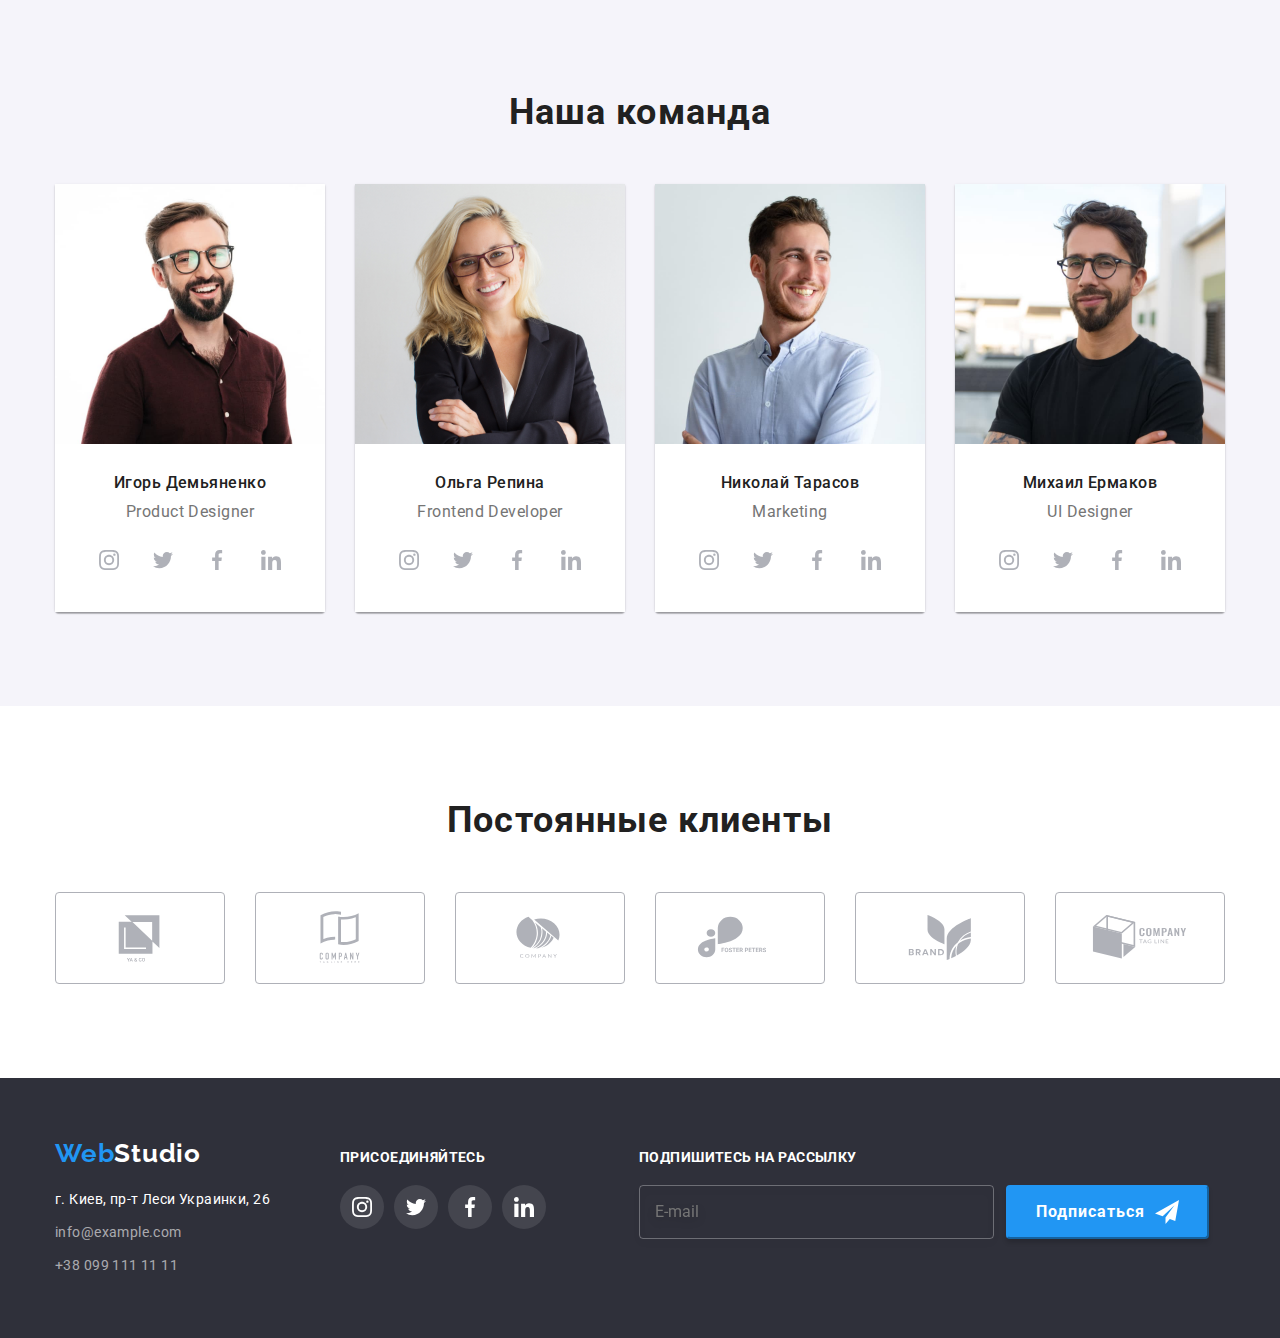
==== commit 4620c089: "fin" ====
--- a/index.html
+++ b/index.html
@@ -398,7 +398,7 @@
                     <p class="form-header">Оставьте свои данные, мы вам перезвоним</p>
                     <!-- ИМЯ -->
                     
-                        <label class="contact-form-field">
+                        <label class="contact-form-field"></label>
                             <span class="contact-form-field-point">Имя</span>
                             
                             <div class="contact-form-input-wrapper">
@@ -412,11 +412,11 @@
                                     <use href="./images/icons/sprite.svg#person"></use>
                                 </svg>
                             </div>
-                        </label>
+                        
                     
                     <!-- ТЕЛЕФОН -->
                     
-                        <label class="contact-form-field">
+                        <label class="contact-form-field"></label>
                             <span class="contact-form-field-point">Телефон</span>
                             <div class="contact-form-input-wrapper">
                                 
@@ -430,10 +430,10 @@
                             <use href="./images/icons/sprite.svg#phone"></use>
                         </svg>
                         </div>
-                    </label>
+                    
                     <!-- МЕЙЛ -->
                     <label for="mail" class="contact-form-field"><span class="contact-form-field-point">Почта</span>
-                    <div class="contact-form-input-wrapper">
+                    <div class="contact-form-input-wrapper"></label>
                         
                         <input class="contact-form-input"
                         type="mail"
@@ -443,7 +443,7 @@
                         <use href="./images/icons/sprite.svg#email"></use>
                     </svg>
                     </div>
-                    </label>
+                    
                 
                     <div class="form-field">
                         <label class="contact-form-field-point" for="comment">Комментарий</label>
--- a/css/styles.css
+++ b/css/styles.css
@@ -183,7 +183,6 @@
 }
 
 .icon-header:hover {
-
     fill: var(--accent-color);
 }
 
@@ -350,6 +349,7 @@
 .footer-subscription-icon{
     width: 24px;
     height: 24px;
+    margin-left: 10px;
 }
 
 
@@ -843,7 +843,7 @@
     width: 100%;
     height: 100%;
     background-color: rgba(0, 0, 0, 0.2);
-    transition: opacity 250ms cubic-bezier(0.4, 0, 0.2, 1), visibility 250ms cubic-bezier(0.4, 0, 0.2, 1); */
+    transition: opacity 250ms cubic-bezier(0.4, 0, 0.2, 1), visibility 250ms cubic-bezier(0.4, 0, 0.2, 1);
 }
 
 .modal{
@@ -911,7 +911,7 @@
 
     border: 1px solid rgba(33, 33, 33, 0.2);
     border-radius: 4px;
-    transition: 250ms cubic-bezier(0.4, 0, 0.2, 1);
+    transition: border-color 250ms cubic-bezier(0.4, 0, 0.2, 1);
 }
 
 .contact-form-input:focus {
@@ -954,7 +954,7 @@
     margin-top: 4px;
     border-radius: 6px;
     font-size: 14px;
-    border: 1px solid #555555;
+    border: 1px solid rgba(33, 33, 33, 0.2);;
     resize: none;
     padding: 12px 16px;
     transition: border-color 250ms cubic-bezier(0.4, 0, 0.2, 1);
@@ -970,18 +970,34 @@
 }
 
 .contact-form-checkbox-label{
+    margin-top: 20px;
     display: flex;
         align-items: center;
         font-size: 14px;
         margin-bottom: 30px;
-}
+        line-height: 1.71;
+        letter-spacing: 0.03em;
+    
+        color: var(--text-color-second);
+        transition: border-color 250ms cubic-bezier(0.4, 0, 0.2, 1);
+}
+
+.contact-form-checkbox-link {
+    font-size: 14px;
+    line-height: 1.71;
+    letter-spacing: 0.03em;
+    color: var(--accent-color);
+}
+
+
 
 .contact-form-checkbox-label::before {
     display: block;
     width: 16px;
     height: 16px;
     margin-right: 10px;
-    border: 3px solid black;
+    background-image: url(../images/icons/box.svg);
+        background-repeat: no-repeat;
     border-radius: 2px;
     cursor: pointer;
     content: '';
@@ -990,9 +1006,11 @@
 
 .contact-form-checkbox:checked+.contact-form-checkbox-label::before {
     background-color: var(--accent-color);
-        border: 3px solid var(--accent-color);
+        /* border: 3px solid var(--accent-color); */
         background-position: center;
-        background-image: url();
+        background-image: url(../images/icons/check.svg);
+        background-repeat: no-repeat;
+        
 }
 
 .contact-form-checkbox:focus+.contact-form-checkbox-label::before {
@@ -1014,6 +1032,8 @@
 }
 
 .contact-form-btn {
+    margin: 0 auto;
+    display: block;
     min-width: 200px;
     align-self: center;
     background-color: var(--accent-color);
